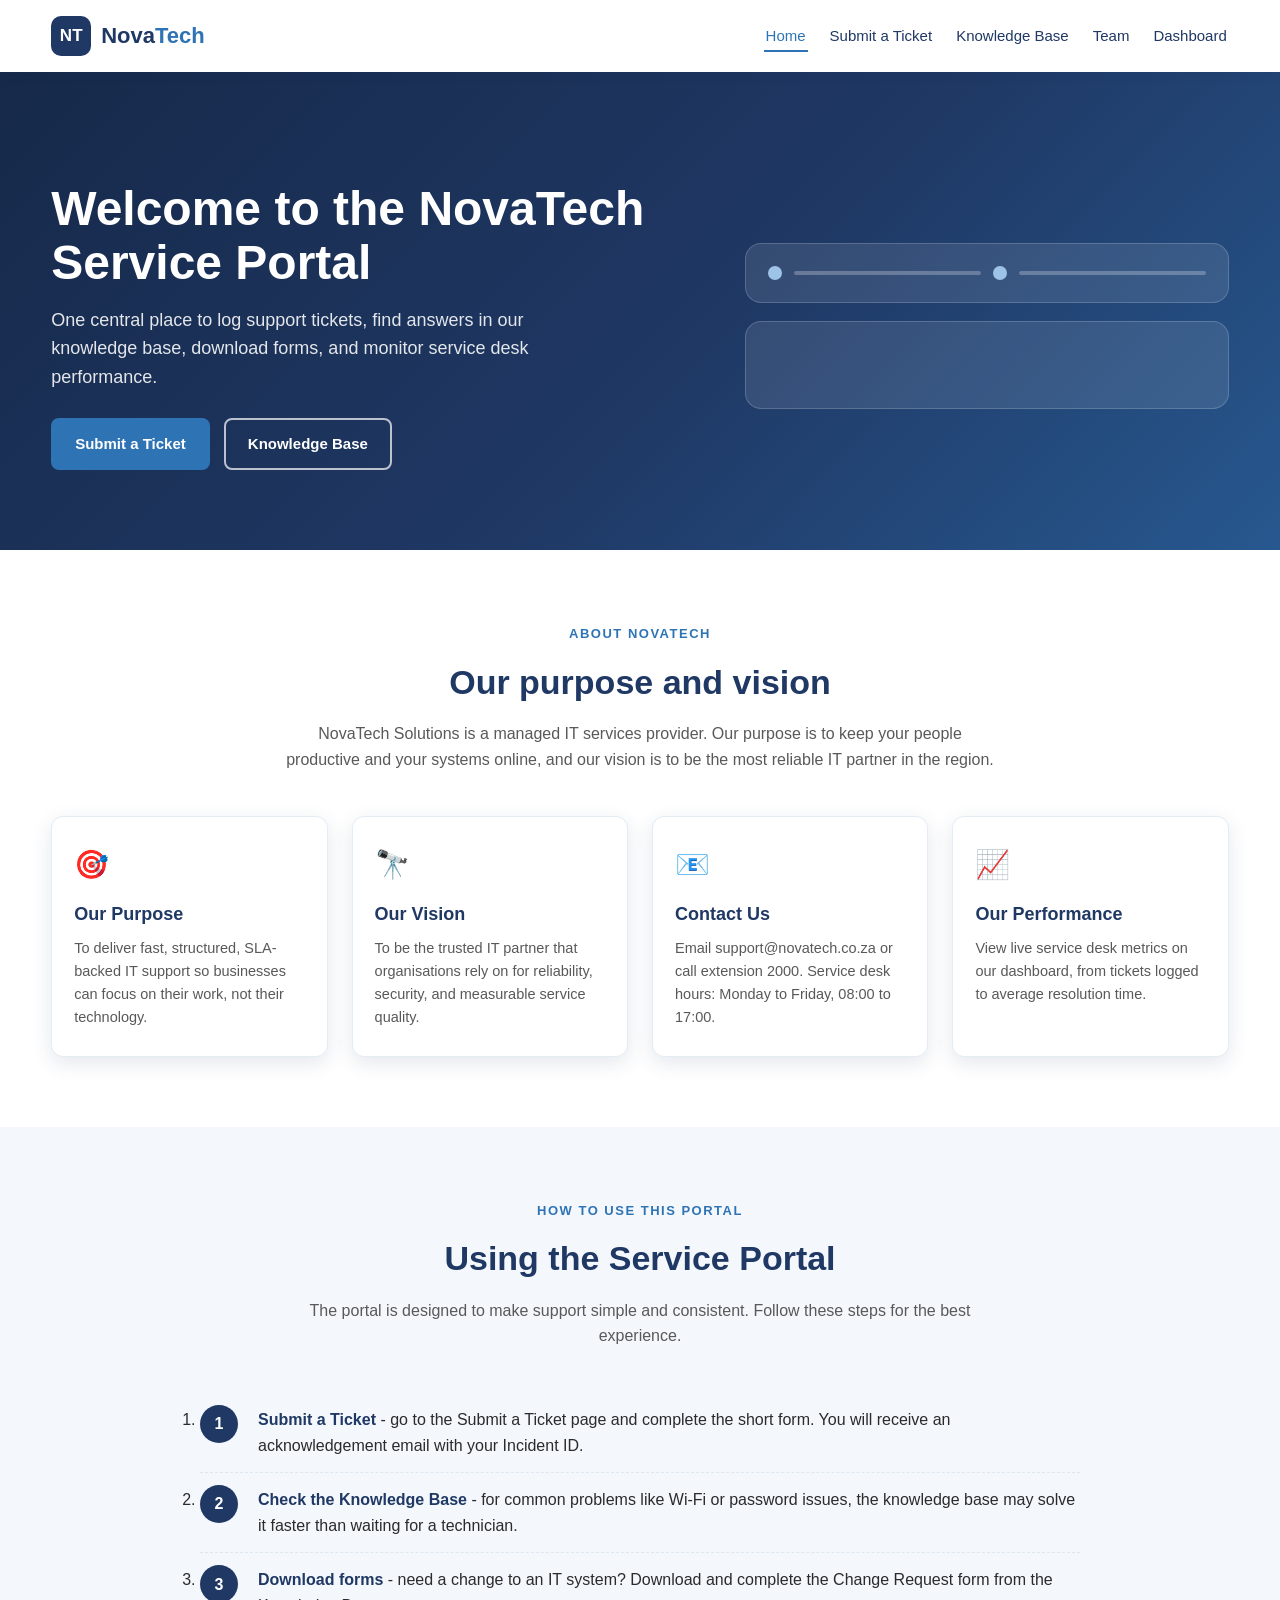
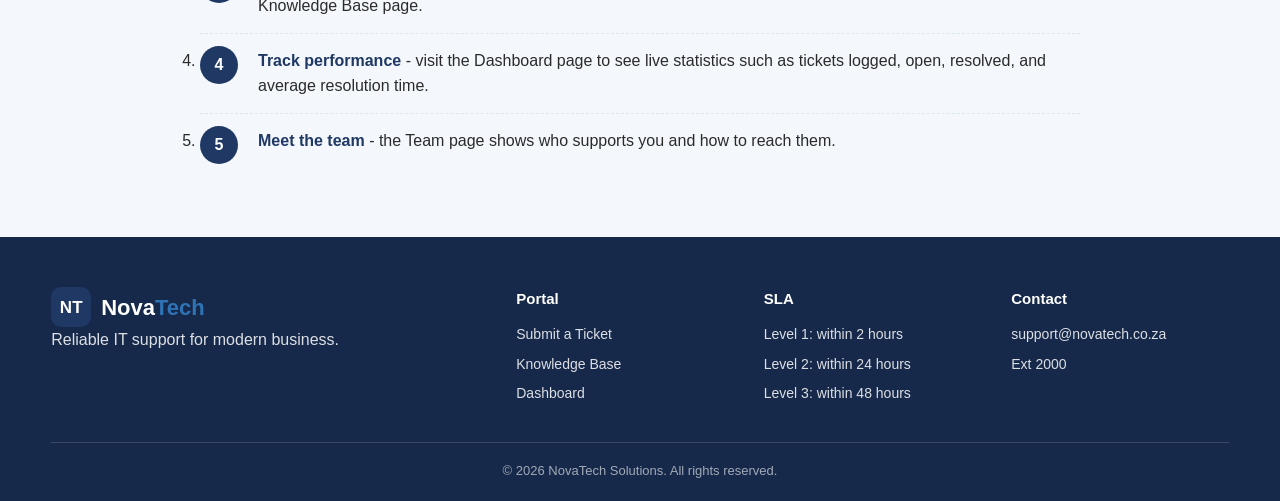
==== index.html @ 0e80e9b4 "Initial commit" ====
<!DOCTYPE html>
<html lang="en">
<head>
<meta charset="UTF-8">
<meta name="viewport" content="width=device-width, initial-scale=1.0">
<title>NovaTech Service Portal | Home</title>
<link rel="stylesheet" href="styles.css">
</head>
<body>
<header class="site-header">
  <div class="container header-inner">
    <a href="index.html" class="logo"><span class="logo-mark">NT</span><span class="logo-text">Nova<span class="logo-accent">Tech</span></span></a>
    <nav class="nav" id="nav">
      <ul class="nav-list">
        <li><a href="index.html" class="active">Home</a></li>
        <li><a href="submit-ticket.html">Submit a Ticket</a></li>
        <li><a href="knowledge-base.html">Knowledge Base</a></li>
        <li><a href="team.html">Team</a></li>
        <li><a href="dashboard.html">Dashboard</a></li>
      </ul>
    </nav>
    <button class="nav-toggle" id="navToggle" aria-label="Toggle navigation"><span></span><span></span><span></span></button>
  </div>
</header>

<section class="hero">
  <div class="container hero-inner">
    <div>
      <h1>Welcome to the NovaTech Service Portal</h1>
      <p>One central place to log support tickets, find answers in our knowledge base, download forms, and monitor service desk performance.</p>
      <div class="hero-actions">
        <a href="submit-ticket.html" class="btn btn-primary">Submit a Ticket</a>
        <a href="knowledge-base.html" class="btn btn-outline">Knowledge Base</a>
      </div>
    </div>
    <div class="hero-visual" aria-hidden="true">
      <div class="visual-card"><span class="vc-dot"></span><span class="vc-line"></span><span class="vc-dot"></span><span class="vc-line"></span></div>
      <div class="visual-card"><div class="vc-row"><span class="vc-chip"></span><span class="vc-chip"></span></div><div class="vc-row"><span class="vc-chip"></span><span class="vc-chip"></span></div></div>
    </div>
  </div>
</section>

<section class="section">
  <div class="container">
    <div class="section-head">
      <span class="section-tag">About NovaTech</span>
      <h2>Our purpose and vision</h2>
      <p>NovaTech Solutions is a managed IT services provider. Our purpose is to keep your people productive and your systems online, and our vision is to be the most reliable IT partner in the region.</p>
    </div>
    <div class="card-grid">
      <div class="card"><div class="card-icon">&#127919;</div><h3>Our Purpose</h3><p>To deliver fast, structured, SLA-backed IT support so businesses can focus on their work, not their technology.</p></div>
      <div class="card"><div class="card-icon">&#128301;</div><h3>Our Vision</h3><p>To be the trusted IT partner that organisations rely on for reliability, security, and measurable service quality.</p></div>
      <div class="card"><div class="card-icon">&#128231;</div><h3>Contact Us</h3><p>Email support@novatech.co.za or call extension 2000. Service desk hours: Monday to Friday, 08:00 to 17:00.</p></div>
      <div class="card"><div class="card-icon">&#128200;</div><h3>Our Performance</h3><p>View live service desk metrics on our dashboard, from tickets logged to average resolution time.</p></div>
    </div>
  </div>
</section>

<section class="section section-alt">
  <div class="container narrow">
    <div class="section-head">
      <span class="section-tag">How to use this portal</span>
      <h2>Using the Service Portal</h2>
      <p>The portal is designed to make support simple and consistent. Follow these steps for the best experience.</p>
    </div>
    <ol class="steps-list">
      <li><strong>Submit a Ticket</strong> - go to the Submit a Ticket page and complete the short form. You will receive an acknowledgement email with your Incident ID.</li>
      <li><strong>Check the Knowledge Base</strong> - for common problems like Wi-Fi or password issues, the knowledge base may solve it faster than waiting for a technician.</li>
      <li><strong>Download forms</strong> - need a change to an IT system? Download and complete the Change Request form from the Knowledge Base page.</li>
      <li><strong>Track performance</strong> - visit the Dashboard page to see live statistics such as tickets logged, open, resolved, and average resolution time.</li>
      <li><strong>Meet the team</strong> - the Team page shows who supports you and how to reach them.</li>
    </ol>
  </div>
</section>

<footer class="site-footer">
  <div class="container footer-grid">
    <div>
      <a href="index.html" class="logo"><span class="logo-mark">NT</span><span class="logo-text">Nova<span class="logo-accent">Tech</span></span></a>
      <p>Reliable IT support for modern business.</p>
    </div>
    <div><h4>Portal</h4><ul>
      <li><a href="submit-ticket.html">Submit a Ticket</a></li>
      <li><a href="knowledge-base.html">Knowledge Base</a></li>
      <li><a href="dashboard.html">Dashboard</a></li></ul></div>
    <div><h4>SLA</h4><ul>
      <li>Level 1: within 2 hours</li>
      <li>Level 2: within 24 hours</li>
      <li>Level 3: within 48 hours</li></ul></div>
    <div><h4>Contact</h4><ul>
      <li>support@novatech.co.za</li>
      <li>Ext 2000</li></ul></div>
  </div>
  <div class="container footer-bottom"><p>&copy; 2026 NovaTech Solutions. All rights reserved.</p></div>
</footer>
<script src="script.js"></script>
</body>
</html>
---- styles.css ----
/* ============ NOVATECH SERVICE PORTAL - STYLES ============ */
:root {
  --navy: #1F3864; --navy-dark: #16294a; --blue: #2E74B5; --blue-light: #DEEAF6;
  --teal: #2F7D7D; --orange: #C55A11; --grey: #595959; --text: #2b2b2b;
  --white: #ffffff; --shadow: 0 6px 20px rgba(31,56,100,0.12); --radius: 12px;
}
* { margin:0; padding:0; box-sizing:border-box; }
html { scroll-behavior:smooth; }
body { font-family:"Segoe UI","Inter",Arial,Helvetica,sans-serif; color:var(--text); line-height:1.6; background:var(--white); }
img { max-width:100%; display:block; }
a { text-decoration:none; color:inherit; }
ul { list-style:none; }
.container { width:min(1180px,92%); margin:0 auto; }
.container.narrow { width:min(880px,92%); }

.btn { display:inline-block; padding:12px 22px; border-radius:8px; font-weight:600; font-size:15px;
       border:2px solid transparent; cursor:pointer; transition:transform .15s, background .15s, color .15s, box-shadow .15s; }
.btn:hover { transform:translateY(-2px); }
.btn-primary { background:var(--blue); color:var(--white); }
.btn-primary:hover { background:var(--navy); box-shadow:var(--shadow); }
.btn-outline { background:transparent; color:var(--white); border-color:rgba(255,255,255,.7); }
.btn-outline:hover { background:var(--white); color:var(--navy); }

.site-header { position:sticky; top:0; background:rgba(255,255,255,.97); backdrop-filter:blur(6px);
               box-shadow:0 2px 10px rgba(31,56,100,.08); z-index:100; }
.header-inner { display:flex; align-items:center; gap:24px; height:72px; }
.logo { display:flex; align-items:center; gap:10px; }
.logo-mark { width:40px; height:40px; background:var(--navy); color:var(--white); border-radius:10px;
             display:grid; place-items:center; font-weight:800; font-size:17px; }
.logo-text { font-size:22px; font-weight:800; color:var(--navy); }
.logo-accent { color:var(--blue); }
.nav { margin-left:auto; }
.nav-list { display:flex; gap:20px; }
.nav-list a { font-size:15px; font-weight:500; color:var(--navy); padding:6px 2px; border-bottom:2px solid transparent; transition:.15s; }
.nav-list a:hover, .nav-list a.active { color:var(--blue); border-color:var(--blue); }
.nav-toggle { display:none; flex-direction:column; gap:5px; background:none; border:none; cursor:pointer; padding:6px; }
.nav-toggle span { width:26px; height:3px; background:var(--navy); border-radius:3px; }

.page-head { background:linear-gradient(135deg,var(--navy-dark),var(--navy) 60%,var(--blue) 140%);
             color:var(--white); padding:70px 0 40px; }
.page-head h1 { font-size:36px; margin-bottom:8px; }
.page-head p { font-size:17px; color:rgba(255,255,255,.85); max-width:640px; }

.section { padding:70px 0; }
.section-alt { background:#F4F8FC; }
.section-head { max-width:720px; margin:0 auto 44px; text-align:center; }
.section-tag { display:inline-block; color:var(--blue); font-weight:700; font-size:13px;
               text-transform:uppercase; letter-spacing:1.5px; margin-bottom:10px; }
.section-head h2 { font-size:34px; color:var(--navy); margin-bottom:12px; }
.section-head p { font-size:16px; color:var(--grey); }

.card-grid { display:grid; grid-template-columns:repeat(auto-fit,minmax(250px,1fr)); gap:24px; }
.card { background:var(--white); border:1px solid #e3ecf5; border-radius:var(--radius); padding:26px 22px; box-shadow:var(--shadow); transition:.2s; }
.card:hover { transform:translateY(-4px); box-shadow:0 12px 28px rgba(31,56,100,.16); }
.card-icon { font-size:28px; margin-bottom:12px; }
.card h3 { color:var(--navy); font-size:18px; margin-bottom:8px; }
.card p { color:var(--grey); font-size:14.5px; }

.hero { background:linear-gradient(135deg,var(--navy-dark),var(--navy) 55%,var(--blue) 140%); color:var(--white); padding:110px 0 80px; }
.hero-inner { display:grid; grid-template-columns:1.15fr .85fr; gap:40px; align-items:center; }
.hero h1 { font-size:48px; line-height:1.12; margin-bottom:16px; }
.hero p { font-size:18px; color:rgba(255,255,255,.88); max-width:560px; margin-bottom:26px; }
.hero-actions { display:flex; gap:14px; flex-wrap:wrap; }
.hero-visual { display:grid; gap:18px; }
.visual-card { background:rgba(255,255,255,.10); border:1px solid rgba(255,255,255,.18); border-radius:16px; padding:22px; display:flex; align-items:center; gap:12px; }
.vc-dot { width:14px; height:14px; border-radius:50%; background:#9DC3E6; }
.vc-line { flex:1; height:4px; border-radius:4px; background:rgba(255,255,255,.25); }
.vc-row { display:flex; gap:10px; margin-bottom:10px; }
.vc-chip { flex:1; height:32px; border-radius:8px; background:rgba(255,255,255,.16); }

.form-card { background:var(--white); border:1px solid #e3ecf5; border-radius:var(--radius); padding:32px; box-shadow:var(--shadow); }
.steps-list { counter-reset:step; }
.steps-list li { position:relative; padding:14px 0 14px 58px; border-bottom:1px dashed #dce7f2; }
.steps-list li:last-child { border-bottom:none; }
.steps-list li::before { counter-increment:step; content:counter(step); position:absolute; left:0; top:12px;
  width:38px; height:38px; background:var(--navy); color:var(--white); border-radius:50%; display:grid; place-items:center; font-weight:700; }
.steps-list strong { color:var(--navy); }
.info-note { background:var(--blue-light); border-left:4px solid var(--blue); border-radius:8px; padding:16px 18px; color:var(--navy); font-size:14.5px; margin-top:20px; }

.kb-item { background:var(--white); border:1px solid #e3ecf5; border-radius:var(--radius); padding:20px 22px; margin-bottom:14px; box-shadow:var(--shadow); }
.kb-item h3 { color:var(--navy); font-size:17px; margin-bottom:6px; }
.kb-item p { color:var(--grey); font-size:14.5px; margin-bottom:10px; }
.kb-toggle { background:var(--blue); color:var(--white); border:none; border-radius:6px; padding:8px 16px; font-size:13.5px; font-weight:600; cursor:pointer; }
.kb-toggle:hover { background:var(--navy); }
.kb-answer { display:none; margin-top:12px; padding-top:12px; border-top:1px solid #eef3f8; color:var(--text); font-size:14.5px; }
.kb-item.open .kb-answer { display:block; }

.download-list { display:grid; gap:14px; }
.download-item { display:flex; align-items:center; gap:14px; background:var(--white); border:1px solid #e3ecf5;
                 border-radius:var(--radius); padding:18px 20px; box-shadow:var(--shadow); }
.download-item .file-icon { font-size:26px; }
.download-item strong { color:var(--navy); display:block; }
.download-item small { color:var(--grey); }
.download-item .btn { margin-left:auto; padding:9px 16px; font-size:13.5px; }

.team-grid { display:grid; grid-template-columns:repeat(auto-fit,minmax(240px,1fr)); gap:24px; }
.team-card { text-align:center; background:var(--white); border:1px solid #e3ecf5; border-radius:var(--radius); padding:30px 20px; box-shadow:var(--shadow); transition:.2s; }
.team-card:hover { transform:translateY(-4px); }
.team-avatar { width:74px; height:74px; margin:0 auto 14px; background:var(--navy); color:var(--white); border-radius:50%;
               display:grid; place-items:center; font-size:26px; font-weight:800; }
.team-card h3 { color:var(--navy); font-size:18px; }
.team-role { color:var(--blue); font-weight:600; font-size:13.5px; text-transform:uppercase; letter-spacing:.5px; margin:4px 0 10px; }
.team-card p { color:var(--grey); font-size:14px; margin-bottom:10px; }
.team-contact { font-size:13px; color:var(--navy); }

.dash-grid { display:grid; grid-template-columns:repeat(2,1fr); gap:24px; }
.dash-card { background:var(--white); border:1px solid #e3ecf5; border-radius:var(--radius); padding:20px; box-shadow:var(--shadow); }
.dash-card h3 { color:var(--navy); font-size:16px; margin-bottom:12px; text-align:center; }
.dash-card img { width:100%; border-radius:8px; }
.dash-note { margin-top:24px; }

.site-footer { background:var(--navy-dark); color:rgba(255,255,255,.85); padding:50px 0 20px; }
.footer-grid { display:grid; grid-template-columns:2fr 1fr 1fr 1fr; gap:30px; margin-bottom:30px; }
.site-footer .logo-text { color:var(--white); }
.site-footer h4 { color:var(--white); margin-bottom:12px; font-size:15px; }
.site-footer ul li { margin-bottom:7px; font-size:14px; }
.site-footer a:hover { color:#9DC3E6; }
.footer-bottom { border-top:1px solid rgba(255,255,255,.15); padding-top:18px; text-align:center; font-size:13px; color:rgba(255,255,255,.6); }

.reveal { opacity:0; transform:translateY(18px); transition:opacity .6s ease, transform .6s ease; }
.reveal.visible { opacity:1; transform:none; }

@media (max-width:960px) {
  .hero-inner { grid-template-columns:1fr; }
  .hero-visual { display:none; }
  .dash-grid { grid-template-columns:1fr; }
  .footer-grid { grid-template-columns:1fr 1fr; }
}
@media (max-width:720px) {
  .nav { position:fixed; top:72px; left:0; right:0; background:var(--white); box-shadow:0 8px 20px rgba(31,56,100,.12);
         padding:16px 24px; transform:translateY(-130%); transition:transform .25s; z-index:99; }
  .nav.open { transform:none; }
  .nav-list { flex-direction:column; gap:12px; }
  .nav-toggle { display:flex; margin-left:auto; }
  .hero { padding:80px 0 60px; }
  .hero h1 { font-size:36px; }
  .section { padding:50px 0; }
  .page-head h1 { font-size:28px; }
  .footer-grid { grid-template-columns:1fr; }
}
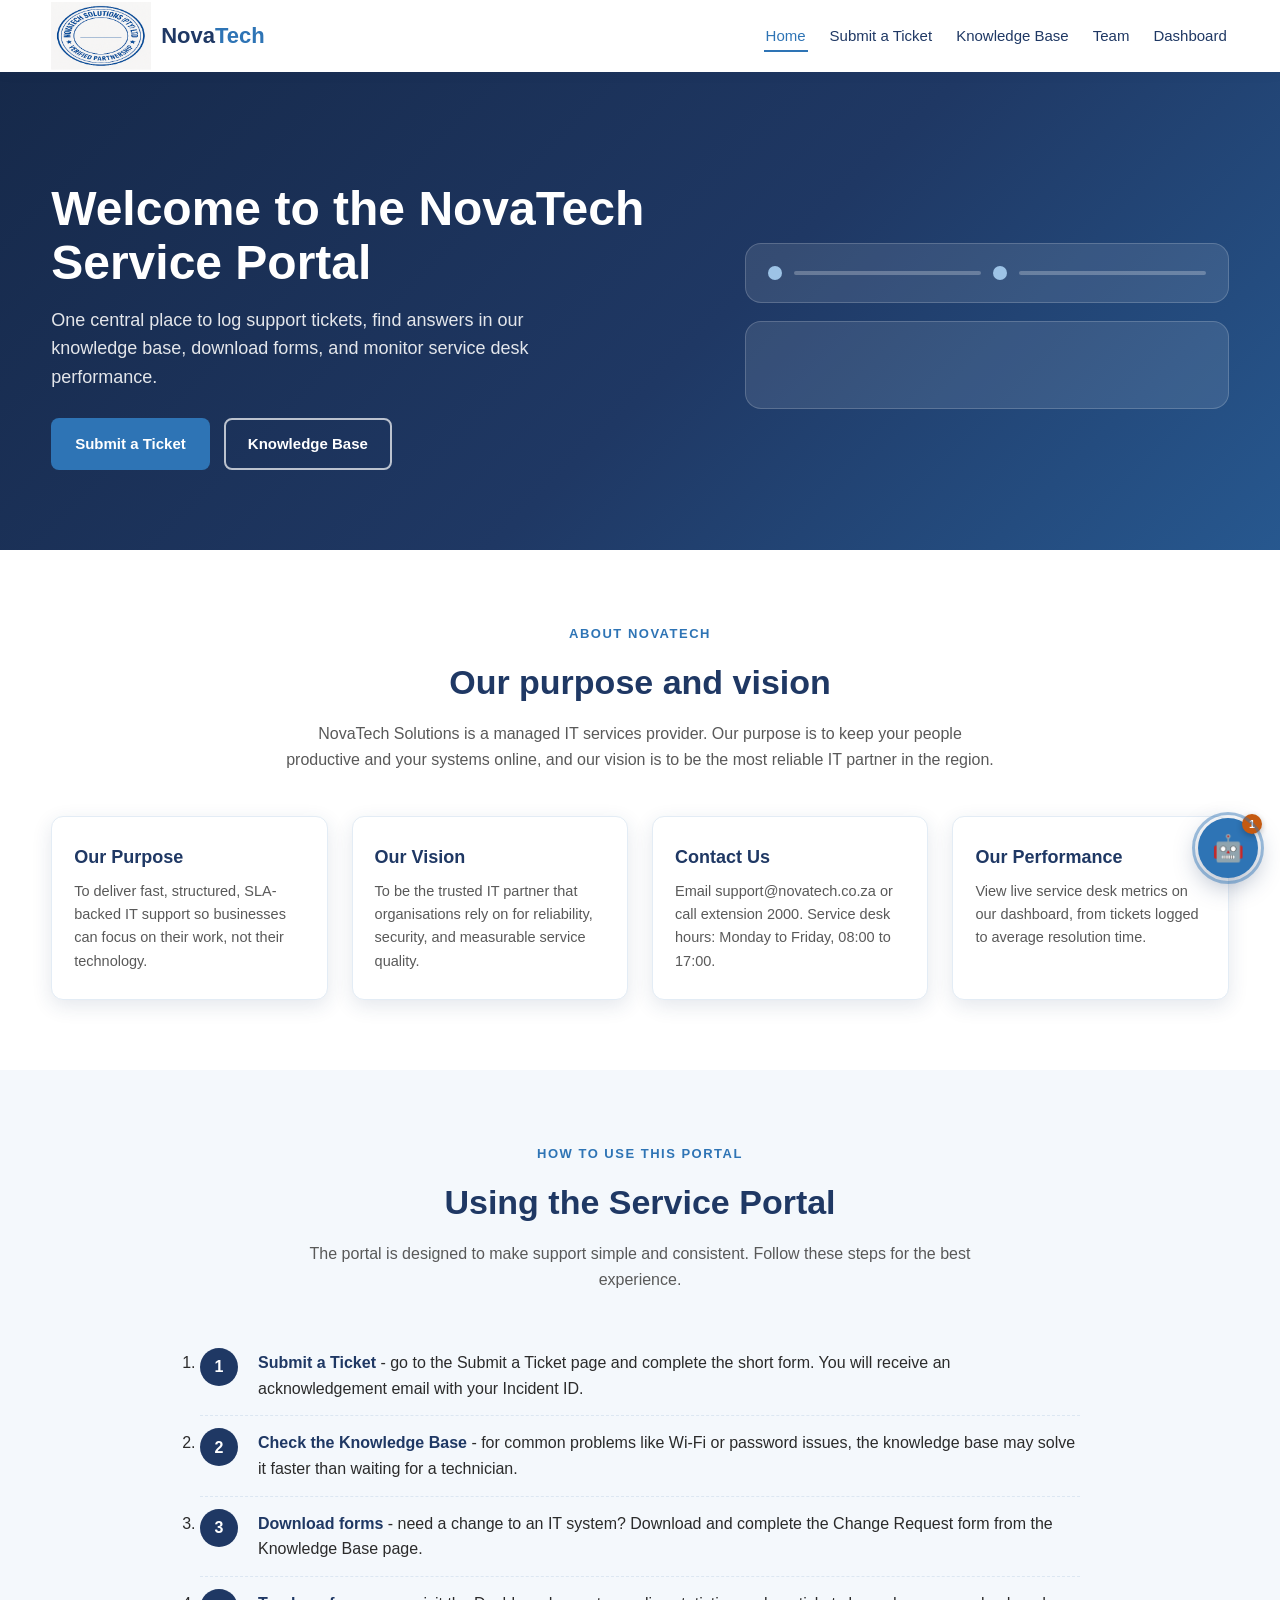
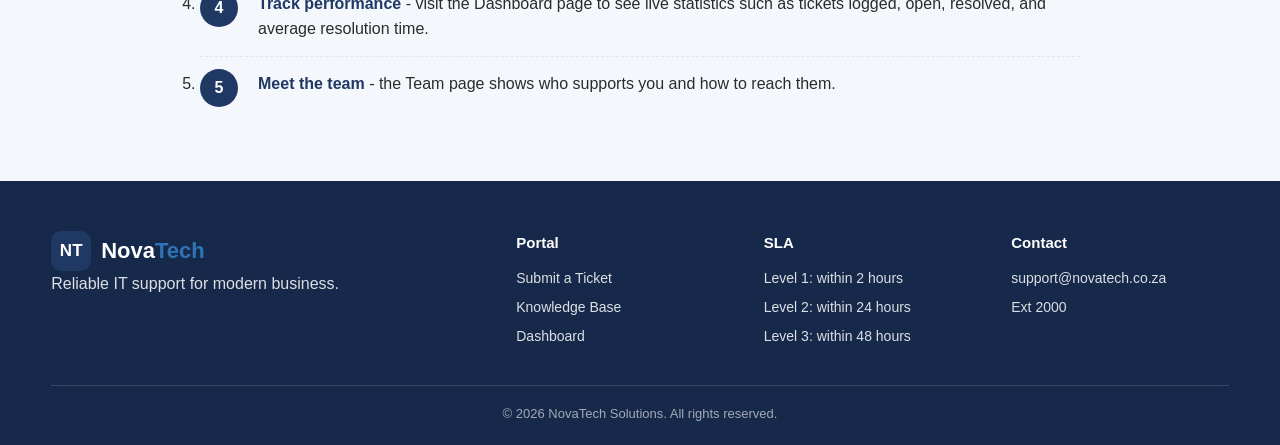
==== commit 37023c05: "update on code" ====
--- a/index.html
+++ b/index.html
@@ -9,7 +9,16 @@
 <body>
 <header class="site-header">
   <div class="container header-inner">
-    <a href="index.html" class="logo"><span class="logo-mark">NT</span><span class="logo-text">Nova<span class="logo-accent">Tech</span></span></a>
+    <a href="index.html" class="logo">
+  <img
+    src="images/novatech-logo.png"
+    alt="NovaTech Logo"
+    class="site-logo"
+  >
+  <span class="logo-text">
+    Nova<span class="logo-accent">Tech</span>
+  </span>
+</a>
     <nav class="nav" id="nav">
       <ul class="nav-list">
         <li><a href="index.html" class="active">Home</a></li>
@@ -48,10 +57,10 @@
       <p>NovaTech Solutions is a managed IT services provider. Our purpose is to keep your people productive and your systems online, and our vision is to be the most reliable IT partner in the region.</p>
     </div>
     <div class="card-grid">
-      <div class="card"><div class="card-icon">&#127919;</div><h3>Our Purpose</h3><p>To deliver fast, structured, SLA-backed IT support so businesses can focus on their work, not their technology.</p></div>
-      <div class="card"><div class="card-icon">&#128301;</div><h3>Our Vision</h3><p>To be the trusted IT partner that organisations rely on for reliability, security, and measurable service quality.</p></div>
-      <div class="card"><div class="card-icon">&#128231;</div><h3>Contact Us</h3><p>Email support@novatech.co.za or call extension 2000. Service desk hours: Monday to Friday, 08:00 to 17:00.</p></div>
-      <div class="card"><div class="card-icon">&#128200;</div><h3>Our Performance</h3><p>View live service desk metrics on our dashboard, from tickets logged to average resolution time.</p></div>
+      <div class="card"><h3>Our Purpose</h3><p>To deliver fast, structured, SLA-backed IT support so businesses can focus on their work, not their technology.</p></div>
+      <div class="card"><h3>Our Vision</h3><p>To be the trusted IT partner that organisations rely on for reliability, security, and measurable service quality.</p></div>
+      <div class="card"><h3>Contact Us</h3><p>Email support@novatech.co.za or call extension 2000. Service desk hours: Monday to Friday, 08:00 to 17:00.</p></div>
+      <div class="card"><h3>Our Performance</h3><p>View live service desk metrics on our dashboard, from tickets logged to average resolution time.</p></div>
     </div>
   </div>
 </section>
--- a/styles.css
+++ b/styles.css
@@ -12,6 +12,31 @@
 ul { list-style:none; }
 .container { width:min(1180px,92%); margin:0 auto; }
 .container.narrow { width:min(880px,92%); }
+
+/* NovaTech logo */
+.site-logo {
+  width: 100px;
+  height: 100px;
+  object-fit: contain;
+  display: block;
+}
+
+/* Align logo image and brand name */
+.logo {
+  display: inline-flex;
+  align-items: center;
+  gap: 12px;
+  text-decoration: none;
+}
+
+/* Optional: adjust logo on smaller screens */
+@media (max-width: 600px) {
+  .site-logo {
+    width: 42px;
+    height: 42px;
+  }
+}
+
 
 .btn { display:inline-block; padding:12px 22px; border-radius:8px; font-weight:600; font-size:15px;
        border:2px solid transparent; cursor:pointer; transition:transform .15s, background .15s, color .15s, box-shadow .15s; }
@@ -138,3 +163,162 @@
   .page-head h1 { font-size:28px; }
   .footer-grid { grid-template-columns:1fr; }
 }
+
+
+/* Meet the Team background image */
+.page-head {
+  background:
+    linear-gradient(
+      rgba(10, 25, 45, 0.70),
+      rgba(10, 25, 45, 0.70)
+    ),
+    url("images/team-group.jpg");
+
+  background-size: cover;
+  background-position: center;
+  background-repeat: no-repeat;
+
+  padding: 100px 0;
+  color: #ffffff;
+  text-align: center;
+}
+
+/* Make the heading stand out */
+.page-head h1 {
+  color: #ffffff;
+  font-size: 42px;
+  margin-bottom: 15px;
+}
+
+/* Style the description */
+.page-head p {
+  color: #ffffff;
+  font-size: 17px;
+  max-width: 750px;
+  margin: 0 auto;
+  line-height: 1.7;
+}
+
+
+/* Performance metrics table */
+.performance-table {
+  width: 100%;
+  border-collapse: collapse;
+  margin-top: 20px;
+  background: #fff;
+  color: #222;
+  border-radius: 8px;
+  overflow: hidden;
+}
+
+.performance-table th,
+.performance-table td {
+  border: 1px solid #ddd;
+  padding: 14px 16px;
+  text-align: left;
+}
+
+.performance-table th {
+  background: #102a43;
+  color: #fff;
+}
+
+.performance-table tbody tr:nth-child(even) {
+  background: #f4f7fa;
+}
+
+.performance-table tbody tr:hover {
+  background: #e8f6f8;
+}
+
+.table-responsive {
+  width: 100%;
+  overflow-x: auto;
+}
+
+
+/* Team member profile pictures */
+.team-avatar {
+  width: 120px;
+  height: 120px;
+  border-radius: 50%;
+  object-fit: cover;
+  display: block;
+  margin: 0 auto 20px;
+  border: 3px solid #00bcd4;
+  box-shadow: 0 4px 12px rgba(0, 0, 0, 0.15);
+}
+
+/* Center the team card content */
+.team-card {
+  text-align: center;
+}
+
+/* Optional hover effect */
+.team-avatar:hover {
+  transform: scale(1.05);
+  transition: transform 0.3s ease;
+}
+
+/* ============ INNOVATION: NOVA ASSIST CHATBOT WIDGET ============ */
+.nt-fab {
+  position: fixed; bottom: 22px; right: 22px; z-index: 200;
+  width: 60px; height: 60px; border-radius: 50%;
+  background: var(--blue); color: var(--white);
+  border: none; cursor: pointer;
+  font-size: 26px; display: grid; place-items: center;
+  box-shadow: 0 8px 24px rgba(31,56,100,.35);
+  transition: transform .15s, background .15s;
+}
+.nt-fab:hover { transform: scale(1.08); background: var(--navy); }
+.nt-fab::after {
+  content: ""; position: absolute; inset: -6px;
+  border-radius: 50%; border: 3px solid rgba(46,116,181,.45);
+  animation: nt-pulse 2s ease-out infinite;
+}
+@keyframes nt-pulse {
+  0% { transform: scale(.8); opacity: 1; }
+  100% { transform: scale(1.45); opacity: 0; }
+}
+.nt-fab-badge {
+  position: absolute; top: -4px; right: -4px;
+  background: var(--orange); color: var(--white);
+  font-size: 11px; font-weight: 700;
+  min-width: 20px; height: 20px; border-radius: 10px;
+  display: grid; place-items: center; padding: 0 5px;
+  box-shadow: 0 2px 6px rgba(0,0,0,.25);
+}
+.nt-panel {
+  position: fixed; bottom: 96px; right: 22px; z-index: 200;
+  width: 340px; max-width: calc(100vw - 32px);
+  height: 480px; max-height: calc(100vh - 140px);
+  background: var(--white); border-radius: 16px;
+  box-shadow: 0 16px 44px rgba(31,56,100,.3);
+  display: none; flex-direction: column; overflow: hidden;
+}
+.nt-panel.open { display: flex; animation: nt-rise .25s ease; }
+@keyframes nt-rise { from { transform: translateY(14px); opacity: 0; } to { transform: none; opacity: 1; } }
+.nt-head { background: var(--navy); color: var(--white); padding: 14px 16px; display: flex; align-items: center; gap: 10px; }
+.nt-head-avatar { width: 38px; height: 38px; background: var(--blue); border-radius: 50%; display: grid; place-items: center; font-weight: 800; font-size: 14px; }
+.nt-head strong { display: block; font-size: 15px; }
+.nt-head .nt-status { font-size: 11.5px; color: #9DC3E6; }
+.nt-head .nt-status::before { content: ""; display: inline-block; width: 8px; height: 8px; border-radius: 50%; background: #4CAF50; margin-right: 5px; }
+.nt-close { margin-left: auto; background: none; border: none; color: var(--white); font-size: 20px; cursor: pointer; opacity: .8; }
+.nt-close:hover { opacity: 1; }
+.nt-body { flex: 1; overflow-y: auto; padding: 16px; background: #f7fafd; display: flex; flex-direction: column; gap: 10px; }
+.nt-msg { max-width: 84%; padding: 10px 13px; border-radius: 13px; font-size: 13.5px; line-height: 1.45; }
+.nt-msg.bot { background: var(--white); border: 1px solid #e3ecf5; align-self: flex-start; border-bottom-left-radius: 4px; }
+.nt-msg.user { background: var(--blue); color: var(--white); align-self: flex-end; border-bottom-right-radius: 4px; }
+.nt-typing { display: inline-flex; gap: 4px; align-items: center; padding: 4px 2px; }
+.nt-typing span { width: 7px; height: 7px; border-radius: 50%; background: #9fb6cf; animation: nt-blink 1.2s infinite; }
+.nt-typing span:nth-child(2) { animation-delay: .2s; }
+.nt-typing span:nth-child(3) { animation-delay: .4s; }
+@keyframes nt-blink { 0%, 80%, 100% { opacity: .25; } 40% { opacity: 1; } }
+.nt-chips { display: flex; gap: 7px; flex-wrap: wrap; padding: 10px 14px; border-top: 1px solid #eef3f8; }
+.nt-chip { background: var(--blue-light); color: var(--navy); border: none; border-radius: 30px; padding: 6px 13px; font-size: 12.5px; font-weight: 600; cursor: pointer; }
+.nt-chip:hover { background: #c7dcf0; }
+.nt-input { display: flex; gap: 8px; padding: 12px 14px; border-top: 1px solid #eef3f8; }
+.nt-input input { flex: 1; padding: 10px 13px; border: 1.5px solid #cfdcea; border-radius: 8px; font-size: 13.5px; font-family: inherit; }
+.nt-input button { background: var(--blue); color: var(--white); border: none; border-radius: 8px; padding: 0 16px; font-weight: 700; cursor: pointer; }
+.nt-input button:hover { background: var(--navy); }
+@media (max-width: 480px) { .nt-panel { right: 12px; bottom: 88px; height: 70vh; } }
